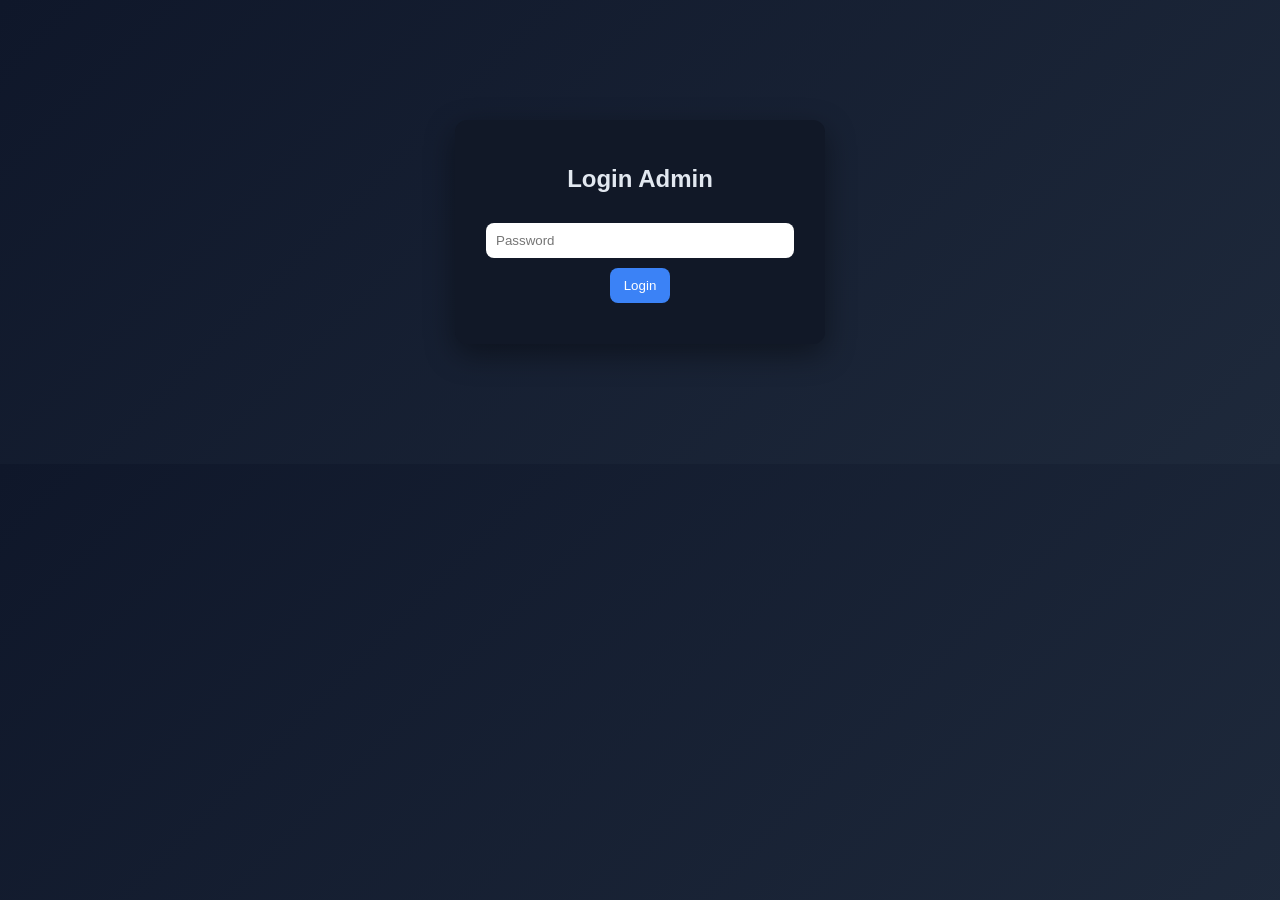
==== index.html @ fca1113b "fix merge conflict" ====
<!DOCTYPE html>
<html>

<head>
    <title>Dashboard Ormawa</title>

   <style>
body {
    margin: 0;
    font-family: 'Segoe UI', sans-serif;
    background: linear-gradient(135deg, #0f172a, #1e293b);
    color: #e2e8f0;
}

/* LOGIN */
#loginBox {
    max-width: 320px;
    margin: 120px auto;
    text-align: center;
    background: #111827;
    padding: 25px;
    border-radius: 12px;
    box-shadow: 0 10px 30px rgba(0,0,0,0.4);
}

input {
    width: 90%;
    padding: 10px;
    margin: 10px 0;
    border-radius: 8px;
    border: none;
}

/* BUTTON */
button {
    padding: 10px 14px;
    border: none;
    border-radius: 8px;
    cursor: pointer;
    background: #3b82f6;
    color: white;
    transition: 0.2s;
}

button:hover {
    background: #2563eb;
}

/* DASHBOARD */
.header {
    text-align: center;
    padding: 20px;
    font-size: 22px;
    font-weight: bold;
}

.container {
    max-width: 850px;
    margin: auto;
    padding: 20px;
}

.card {
    background: #111827;
    padding: 15px;
    border-radius: 12px;
    margin-bottom: 15px;
    box-shadow: 0 8px 20px rgba(0,0,0,0.3);
}

.row {
    display: flex;
    gap: 10px;
}

ul {
    list-style: none;
    padding: 0;
}

li {
    background: #1f2937;
    margin-top: 10px;
    padding: 10px;
    border-radius: 8px;
    display: flex;
    justify-content: space-between;
}

#error {
    color: #f87171;
}
</style>
</head>

<body>

<!-- 🔐 LOGIN -->
<div id="loginBox">
    <h2>Login Admin</h2>

    <input type="password" id="password" placeholder="Password">

    <button onclick="login()">Login</button>

    <p id="error"></p>
</div>

<!-- 📊 DASHBOARD -->
<div id="app" style="display:none;">

    <div class="header">
        📊 Dashboard Ormawa
    </div>

    <div class="container">

        <div class="card">
            <h3>Total Anggota: <span id="total">0</span></h3>
        </div>

        <div class="card">
            <div class="row">
                <input type="text" id="nama" placeholder="Tambah anggota...">
                <button onclick="tambah()">Tambah</button>
            </div>
        </div>

        <div class="card">
            <ul id="list"></ul>
        </div>

        <button onclick="logout()" style="background:red;">Logout</button>

    </div>
</div>

<script>

function login() {
    let pass = document.getElementById("password").value;
    let errorBox = document.getElementById("error");

    if (pass === "1234") {
        document.getElementById("loginBox").style.display = "none";
        document.getElementById("app").style.display = "block";

        localStorage.setItem("login", "true");
        errorBox.innerText = "";
    } else {
        errorBox.innerText = "Password salah bro";
    }
}

function logout() {
    document.getElementById("loginBox").style.display = "block";
    document.getElementById("app").style.display = "none";
    localStorage.removeItem("login");
}

function getData() {
    return JSON.parse(localStorage.getItem("anggota")) || [];
}

function saveData(data) {
    localStorage.setItem("anggota", JSON.stringify(data));
}

function loadData() {
    let data = getData();
    let list = document.getElementById("list");

    list.innerHTML = "";

    data.forEach((nama, index) => {
        let li = document.createElement("li");
        li.textContent = (index + 1) + ". " + nama;

        let btn = document.createElement("button");
        btn.textContent = "Hapus";
        btn.onclick = function () {
            hapus(index);
        };

        li.appendChild(btn);
        list.appendChild(li);
    });

    document.getElementById("total").innerText = data.length;
}

function tambah() {
    let nama = document.getElementById("nama").value;

    if (nama === "") return;

    let data = getData();
    data.push(nama);

    saveData(data);
    document.getElementById("nama").value = "";
    loadData();
}

function hapus(index) {
    let data = getData();
    data.splice(index, 1);

    saveData(data);
    loadData();
}

window.onload = function () {
    if (localStorage.getItem("login") === "true") {
        document.getElementById("loginBox").style.display = "none";
        document.getElementById("app").style.display = "block";
    }

    loadData();
};

</script>

</body>
</html>
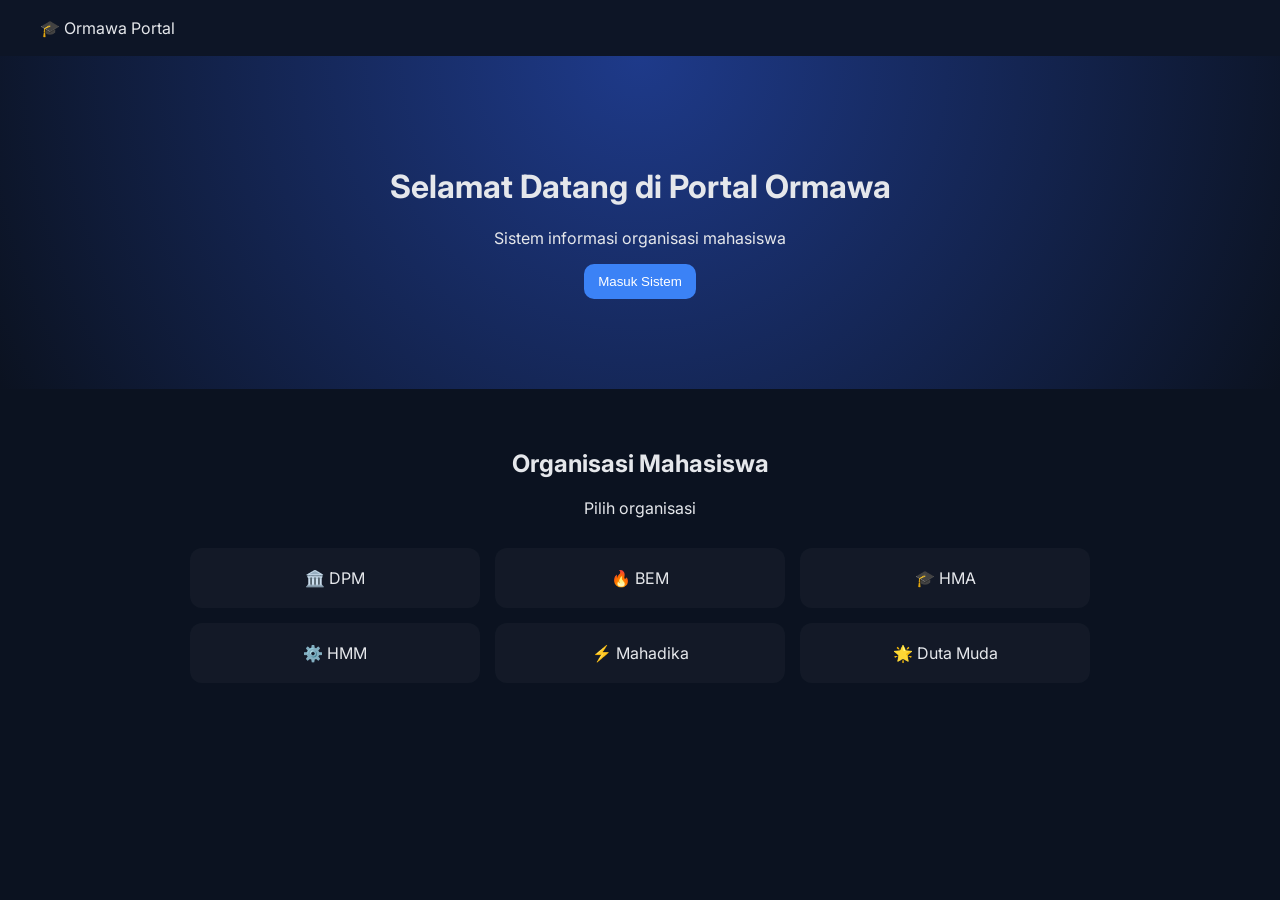
==== commit 9e34c08a: "feat: final boss SIAKAD UI upgrade (sidebar, toast, animations, dashboard system)" ====
--- a/index.html
+++ b/index.html
@@ -1,225 +1,96 @@
 <!DOCTYPE html>
 <html>
-
 <head>
-    <title>Dashboard Ormawa</title>
-
-   <style>
-body {
-    margin: 0;
-    font-family: 'Segoe UI', sans-serif;
-    background: linear-gradient(135deg, #0f172a, #1e293b);
-    color: #e2e8f0;
-}
-
-/* LOGIN */
-#loginBox {
-    max-width: 320px;
-    margin: 120px auto;
-    text-align: center;
-    background: #111827;
-    padding: 25px;
-    border-radius: 12px;
-    box-shadow: 0 10px 30px rgba(0,0,0,0.4);
-}
-
-input {
-    width: 90%;
-    padding: 10px;
-    margin: 10px 0;
-    border-radius: 8px;
-    border: none;
-}
-
-/* BUTTON */
-button {
-    padding: 10px 14px;
-    border: none;
-    border-radius: 8px;
-    cursor: pointer;
-    background: #3b82f6;
-    color: white;
-    transition: 0.2s;
-}
-
-button:hover {
-    background: #2563eb;
-}
-
-/* DASHBOARD */
-.header {
-    text-align: center;
-    padding: 20px;
-    font-size: 22px;
-    font-weight: bold;
-}
-
-.container {
-    max-width: 850px;
-    margin: auto;
-    padding: 20px;
-}
-
-.card {
-    background: #111827;
-    padding: 15px;
-    border-radius: 12px;
-    margin-bottom: 15px;
-    box-shadow: 0 8px 20px rgba(0,0,0,0.3);
-}
-
-.row {
-    display: flex;
-    gap: 10px;
-}
-
-ul {
-    list-style: none;
-    padding: 0;
-}
-
-li {
-    background: #1f2937;
-    margin-top: 10px;
-    padding: 10px;
-    border-radius: 8px;
-    display: flex;
-    justify-content: space-between;
-}
-
-#error {
-    color: #f87171;
-}
-</style>
+    <title>Ormawa Portal</title>
+    <link rel="stylesheet" href="style.css">
 </head>
 
 <body>
 
-<!-- 🔐 LOGIN -->
-<div id="loginBox">
+<!-- ================= LANDING ================= -->
+<div id="landing">
+
+    <div class="navbar">
+        <div class="logo">🎓 Ormawa Portal</div>
+    </div>
+
+    <div class="hero">
+        <h1>Selamat Datang di Portal Ormawa</h1>
+        <p>Sistem informasi organisasi mahasiswa</p>
+        <button onclick="masukLogin()">Masuk Sistem</button>
+    </div>
+
+    <div class="section-title">
+        <h2>Organisasi Mahasiswa</h2>
+        <p>Pilih organisasi</p>
+    </div>
+
+    <div class="ormawa-grid">
+        <div class="ormawa-card">🏛️ DPM</div>
+        <div class="ormawa-card">🔥 BEM</div>
+        <div class="ormawa-card">🎓 HMA</div>
+        <div class="ormawa-card">⚙️ HMM</div>
+        <div class="ormawa-card">⚡ Mahadika</div>
+        <div class="ormawa-card">🌟 Duta Muda</div>
+    </div>
+
+</div>
+
+<!-- ================= LOGIN ================= -->
+<div id="loginBox" style="display:none;">
     <h2>Login Admin</h2>
-
     <input type="password" id="password" placeholder="Password">
-
     <button onclick="login()">Login</button>
-
     <p id="error"></p>
 </div>
 
-<!-- 📊 DASHBOARD -->
+<!-- ================= DASHBOARD ================= -->
 <div id="app" style="display:none;">
 
-    <div class="header">
-        📊 Dashboard Ormawa
+    <!-- SIDEBAR -->
+    <div class="sidebar">
+        <h2>🎓 Admin</h2>
+
+        <a class="menu active" onclick="showSection('home', event)">📊 Dashboard</a>
+        <a class="menu" onclick="showSection('anggota', event)">👥 Anggota</a>
+        <a class="menu" onclick="showSection('ormawa', event)">🏛️ Ormawa</a>
+        <a onclick="logout()">🚪 Logout</a>
     </div>
 
-    <div class="container">
+    <!-- MAIN -->
+    <div class="main">
 
-        <div class="card">
-            <h3>Total Anggota: <span id="total">0</span></h3>
+        <div id="home" class="section">
+            <div class="card">
+                <h3>Total Anggota: <span id="total">0</span></h3>
+            </div>
         </div>
 
-        <div class="card">
-            <div class="row">
+        <div id="anggota" class="section" style="display:none;">
+            <div class="card">
                 <input type="text" id="nama" placeholder="Tambah anggota...">
                 <button onclick="tambah()">Tambah</button>
             </div>
+
+            <div class="card">
+                <ul id="list"></ul>
+            </div>
         </div>
 
-        <div class="card">
-            <ul id="list"></ul>
+        <div id="ormawa" class="section" style="display:none;">
+            <div class="grid">
+                <div class="card">DPM</div>
+                <div class="card">BEM</div>
+                <div class="card">HMA</div>
+                <div class="card">HMM</div>
+                <div class="card">Mahadika</div>
+                <div class="card">Duta Muda</div>
+            </div>
         </div>
-
-        <button onclick="logout()" style="background:red;">Logout</button>
 
     </div>
 </div>
 
-<script>
-
-function login() {
-    let pass = document.getElementById("password").value;
-    let errorBox = document.getElementById("error");
-
-    if (pass === "1234") {
-        document.getElementById("loginBox").style.display = "none";
-        document.getElementById("app").style.display = "block";
-
-        localStorage.setItem("login", "true");
-        errorBox.innerText = "";
-    } else {
-        errorBox.innerText = "Password salah bro";
-    }
-}
-
-function logout() {
-    document.getElementById("loginBox").style.display = "block";
-    document.getElementById("app").style.display = "none";
-    localStorage.removeItem("login");
-}
-
-function getData() {
-    return JSON.parse(localStorage.getItem("anggota")) || [];
-}
-
-function saveData(data) {
-    localStorage.setItem("anggota", JSON.stringify(data));
-}
-
-function loadData() {
-    let data = getData();
-    let list = document.getElementById("list");
-
-    list.innerHTML = "";
-
-    data.forEach((nama, index) => {
-        let li = document.createElement("li");
-        li.textContent = (index + 1) + ". " + nama;
-
-        let btn = document.createElement("button");
-        btn.textContent = "Hapus";
-        btn.onclick = function () {
-            hapus(index);
-        };
-
-        li.appendChild(btn);
-        list.appendChild(li);
-    });
-
-    document.getElementById("total").innerText = data.length;
-}
-
-function tambah() {
-    let nama = document.getElementById("nama").value;
-
-    if (nama === "") return;
-
-    let data = getData();
-    data.push(nama);
-
-    saveData(data);
-    document.getElementById("nama").value = "";
-    loadData();
-}
-
-function hapus(index) {
-    let data = getData();
-    data.splice(index, 1);
-
-    saveData(data);
-    loadData();
-}
-
-window.onload = function () {
-    if (localStorage.getItem("login") === "true") {
-        document.getElementById("loginBox").style.display = "none";
-        document.getElementById("app").style.display = "block";
-    }
-
-    loadData();
-};
-
-</script>
-
+<script src="script.js"></script>
 </body>
 </html>
--- a/style.css
+++ b/style.css
@@ -0,0 +1,154 @@
+@import url('https://fonts.googleapis.com/css2?family=Inter:wght@400;600;700&display=swap');
+
+body {
+    margin: 0;
+    font-family: 'Inter', sans-serif;
+    background: #0b1220;
+    color: #e5e7eb;
+    overflow-x: hidden;
+}
+
+/* ================= LANDING ================= */
+.navbar {
+    display: flex;
+    justify-content: space-between;
+    padding: 18px 40px;
+    background: rgba(15, 23, 42, 0.7);
+    backdrop-filter: blur(10px);
+}
+
+.hero {
+    text-align: center;
+    padding: 90px 20px;
+    background: radial-gradient(circle at top, #1e3a8a, #0b1220);
+}
+
+.section-title {
+    text-align: center;
+    margin-top: 60px;
+    width: 100%;
+}
+
+/* ORMAWA */
+.ormawa-grid {
+    display: grid;
+    grid-template-columns: repeat(3, 1fr);
+    gap: 15px;
+    max-width: 900px;
+    margin: 30px auto;
+}
+
+.ormawa-card {
+    padding: 20px;
+    background: rgba(255,255,255,0.03);
+    border-radius: 12px;
+    text-align: center;
+    transition: 0.3s;
+}
+
+.ormawa-card:hover {
+    transform: translateY(-6px);
+    border: 1px solid #3b82f6;
+}
+
+/* ================= LOGIN ================= */
+#loginBox {
+    max-width: 320px;
+    margin: 120px auto;
+    text-align: center;
+    background: rgba(255,255,255,0.03);
+    padding: 25px;
+    border-radius: 12px;
+}
+
+input {
+    width: 90%;
+    padding: 12px;
+    margin: 10px 0;
+    border-radius: 10px;
+    border: none;
+    background: #0f172a;
+    color: white;
+}
+
+/* BUTTON */
+button {
+    padding: 10px 14px;
+    border-radius: 10px;
+    border: none;
+    background: #3b82f6;
+    color: white;
+    cursor: pointer;
+    transition: 0.3s;
+}
+
+button:hover {
+    transform: translateY(-2px);
+}
+
+/* ================= DASHBOARD ================= */
+#app {
+    display: flex;
+}
+
+/* SIDEBAR */
+.sidebar {
+    width: 240px;
+    height: 100vh;
+    position: fixed;
+    background: rgba(15, 23, 42, 0.8);
+    padding: 20px;
+}
+
+.menu {
+    display: block;
+    padding: 10px;
+    margin: 6px 0;
+    border-radius: 8px;
+    cursor: pointer;
+}
+
+.menu:hover {
+    background: #1e3a8a;
+}
+
+.menu.active {
+    background: #3b82f6;
+}
+
+/* MAIN */
+.main {
+    margin-left: 260px;
+    padding: 25px;
+    width: 100%;
+}
+
+/* CARD */
+.card {
+    background: rgba(255,255,255,0.03);
+    padding: 18px;
+    margin: 12px 0;
+    border-radius: 14px;
+}
+
+/* GRID */
+.grid {
+    display: grid;
+    grid-template-columns: repeat(3, 1fr);
+    gap: 15px;
+}
+
+/* LIST */
+ul {
+    list-style: none;
+    padding: 0;
+}
+
+li {
+    display: flex;
+    justify-content: space-between;
+    padding: 10px;
+    background: #1f2937;
+    margin-top: 6px;
+    border-radius: 10px;
+}
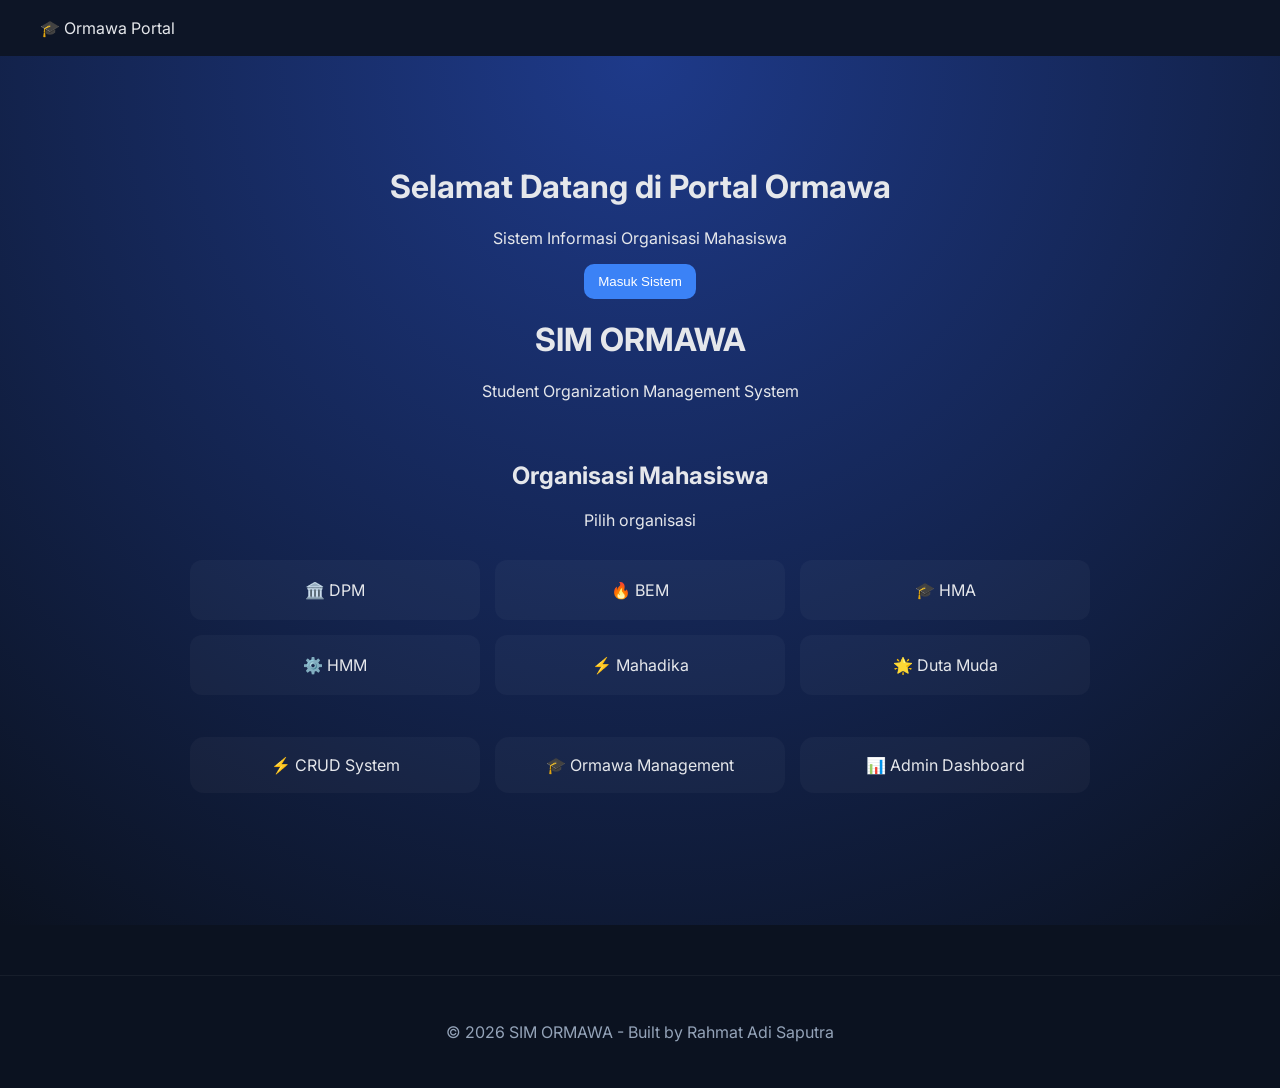
==== commit b478a749: "Update UI SIM ORMAWA" ====
--- a/index.html
+++ b/index.html
@@ -1,7 +1,7 @@
 <!DOCTYPE html>
 <html>
 <head>
-    <title>Ormawa Portal</title>
+    <title>SIM ORMAWA | Student Organization Management System</title>
     <link rel="stylesheet" href="style.css">
 </head>
 
@@ -16,38 +16,57 @@
 
     <div class="hero">
         <h1>Selamat Datang di Portal Ormawa</h1>
-        <p>Sistem informasi organisasi mahasiswa</p>
-        <button onclick="masukLogin()">Masuk Sistem</button>
-    </div>
+        <p>Sistem Informasi Organisasi Mahasiswa</p>
 
-    <div class="section-title">
-        <h2>Organisasi Mahasiswa</h2>
-        <p>Pilih organisasi</p>
-    </div>
+        <button onclick="masukLogin()">
+            Masuk Sistem
+        </button>
 
-    <div class="ormawa-grid">
-        <div class="ormawa-card">🏛️ DPM</div>
-        <div class="ormawa-card">🔥 BEM</div>
-        <div class="ormawa-card">🎓 HMA</div>
-        <div class="ormawa-card">⚙️ HMM</div>
-        <div class="ormawa-card">⚡ Mahadika</div>
-        <div class="ormawa-card">🌟 Duta Muda</div>
-    </div>
+        <div class="brand">
+            <h1>SIM ORMAWA</h1>
+            <p>Student Organization Management System</p>
+        </div>
 
-</div>
+        <div class="section-title">
+            <h2>Organisasi Mahasiswa</h2>
+            <p>Pilih organisasi</p>
+        </div>
+
+        <div class="ormawa-grid">
+            <div class="ormawa-card">🏛️ DPM</div>
+            <div class="ormawa-card">🔥 BEM</div>
+            <div class="ormawa-card">🎓 HMA</div>
+            <div class="ormawa-card">⚙️ HMM</div>
+            <div class="ormawa-card">⚡ Mahadika</div>
+            <div class="ormawa-card">🌟 Duta Muda</div>
+        </div>
+
+        <div class="highlight">
+            <div class="card">⚡ CRUD System</div>
+            <div class="card">🎓 Ormawa Management</div>
+            <div class="card">📊 Admin Dashboard</div>
+        </div>
+
+    </div> <!-- hero -->
+
+</div> <!-- landing -->
 
 <!-- ================= LOGIN ================= -->
 <div id="loginBox" style="display:none;">
     <h2>Login Admin</h2>
+
     <input type="password" id="password" placeholder="Password">
-    <button onclick="login()">Login</button>
+
+    <button onclick="login()">
+        Login
+    </button>
+
     <p id="error"></p>
 </div>
 
 <!-- ================= DASHBOARD ================= -->
 <div id="app" style="display:none;">
 
-    <!-- SIDEBAR -->
     <div class="sidebar">
         <h2>🎓 Admin</h2>
 
@@ -57,7 +76,6 @@
         <a onclick="logout()">🚪 Logout</a>
     </div>
 
-    <!-- MAIN -->
     <div class="main">
 
         <div id="home" class="section">
@@ -89,8 +107,16 @@
         </div>
 
     </div>
+
 </div>
 
+<div id="toast" class="toast"></div>
+
+<footer class="footer">
+    <p>© 2026 SIM ORMAWA - Built by Rahmat Adi Saputra</p>
+</footer>
+
 <script src="script.js"></script>
+
 </body>
 </html>
--- a/style.css
+++ b/style.css
@@ -151,4 +151,44 @@
     background: #1f2937;
     margin-top: 6px;
     border-radius: 10px;
+}
+.toast {
+    position: fixed;
+    top: 20px;
+    right: 20px;
+    background: #3b82f6;
+    color: white;
+    padding: 12px 16px;
+    border-radius: 10px;
+    opacity: 0;
+    transform: translateY(-10px);
+    transition: 0.3s;
+    z-index: 9999;
+}
+
+.toast.show {
+    opacity: 1;
+    transform: translateY(0);
+}
+.footer {
+    text-align: center;
+    padding: 30px;
+    color: #94a3b8;
+    margin-top: 50px;
+    border-top: 1px solid rgba(255,255,255,0.05);
+}
+.highlight {
+    display: grid;
+    grid-template-columns: repeat(3, 1fr);
+    gap: 15px;
+    max-width: 900px;
+    margin: 30px auto;
+}
+.card:hover {
+    transform: translateY(-5px);
+    transition: 0.2s;
+}
+
+button:hover {
+    transform: scale(1.03);
 }
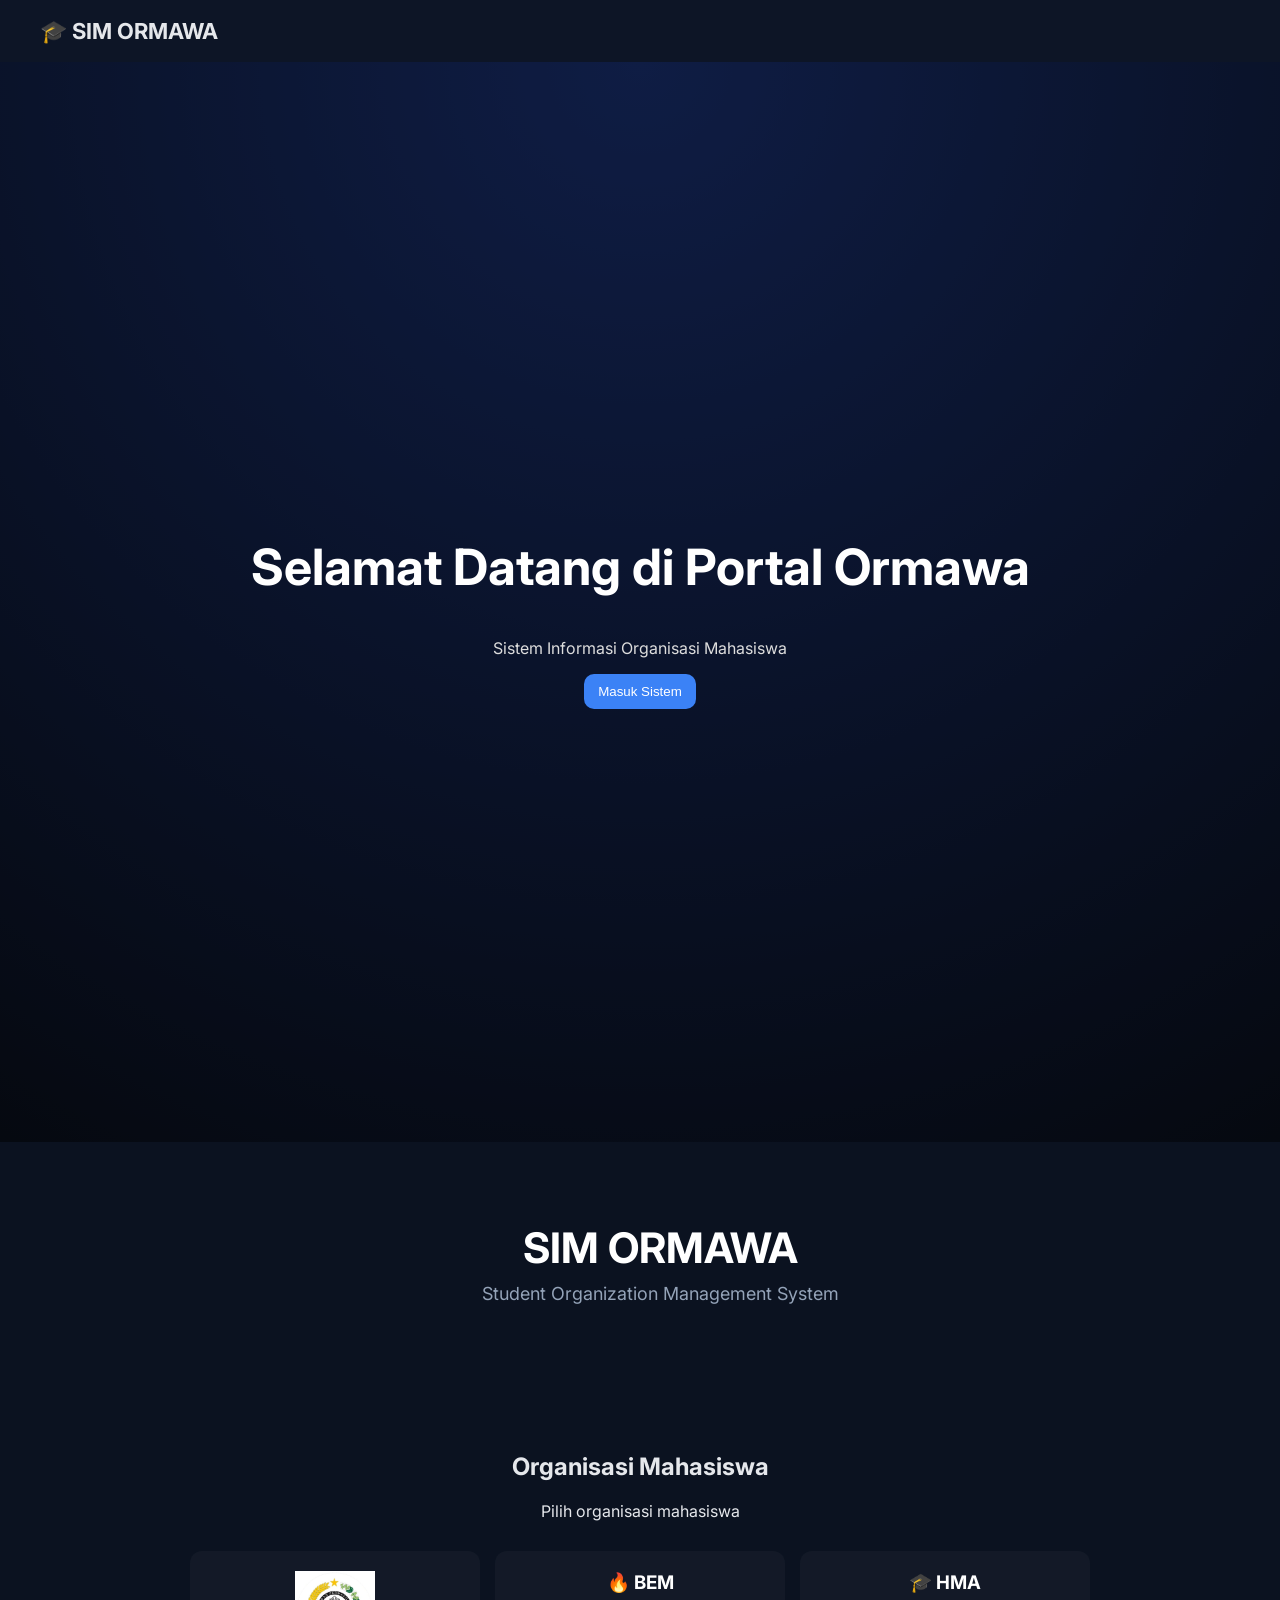
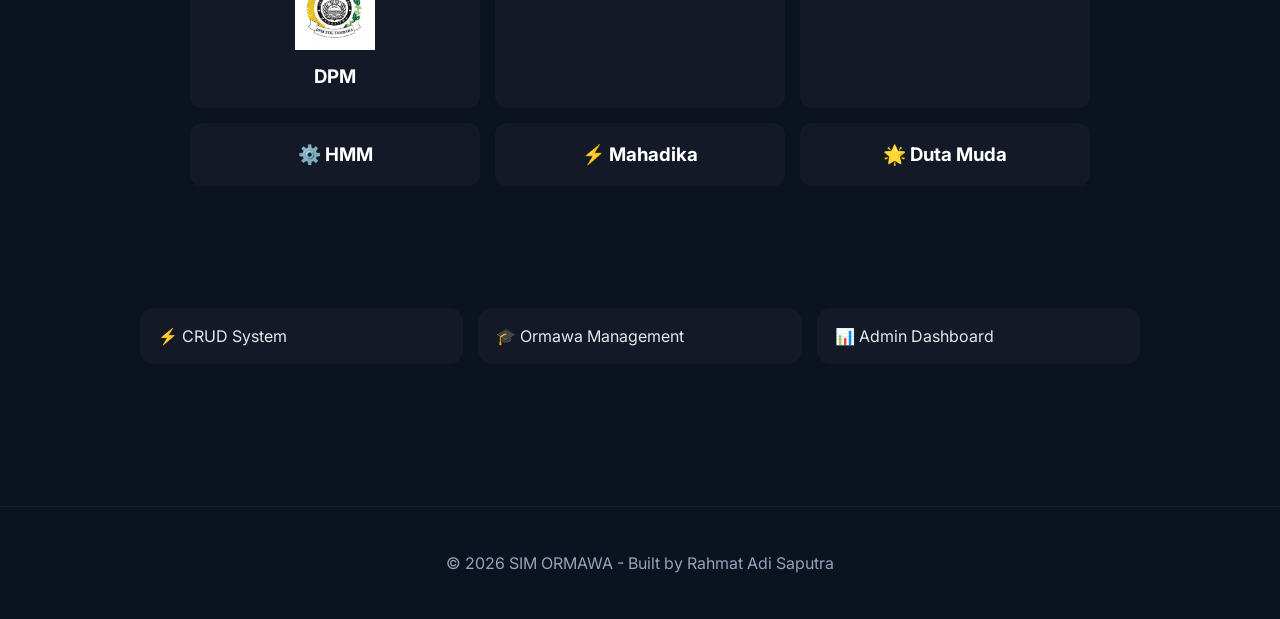
==== commit 3b26d07f: "fix landing page layout" ====
--- a/index.html
+++ b/index.html
@@ -6,50 +6,98 @@
 </head>
 
 <body>
-
 <!-- ================= LANDING ================= -->
 <div id="landing">
 
+    <!-- NAVBAR -->
     <div class="navbar">
-        <div class="logo">🎓 Ormawa Portal</div>
+        <div class="logo">🎓 SIM ORMAWA</div>
     </div>
 
-    <div class="hero">
-        <h1>Selamat Datang di Portal Ormawa</h1>
-        <p>Sistem Informasi Organisasi Mahasiswa</p>
+    <!-- HERO -->
+    <section class="hero">
 
-        <button onclick="masukLogin()">
-            Masuk Sistem
-        </button>
+        <video autoplay muted loop playsinline class="hero-video">
+            <source src="assets/campus.mp4" type="video/mp4">
+        </video>
 
-        <div class="brand">
-            <h1>SIM ORMAWA</h1>
-            <p>Student Organization Management System</p>
+        <div class="hero-overlay"></div>
+
+        <div class="hero-content">
+            <h1>Selamat Datang di Portal Ormawa</h1>
+            <p>Sistem Informasi Organisasi Mahasiswa</p>
+
+            <button onclick="masukLogin()">
+                Masuk Sistem
+            </button>
         </div>
+
+    </section>
+
+    <!-- BRAND -->
+    <section class="brand">
+        <h1>SIM ORMAWA</h1>
+        <p>Student Organization Management System</p>
+    </section>
+
+    <!-- ORMAWA -->
+    <section class="ormawa-section">
 
         <div class="section-title">
             <h2>Organisasi Mahasiswa</h2>
-            <p>Pilih organisasi</p>
+            <p>Pilih organisasi mahasiswa</p>
         </div>
 
         <div class="ormawa-grid">
-            <div class="ormawa-card">🏛️ DPM</div>
-            <div class="ormawa-card">🔥 BEM</div>
-            <div class="ormawa-card">🎓 HMA</div>
-            <div class="ormawa-card">⚙️ HMM</div>
-            <div class="ormawa-card">⚡ Mahadika</div>
-            <div class="ormawa-card">🌟 Duta Muda</div>
+
+            <div class="ormawa-card">
+                <img src="assets/dpm.jpeg" alt="Logo DPM">
+                <h3>DPM</h3>
+            </div>
+
+            <div class="ormawa-card">
+                <h3>🔥 BEM</h3>
+            </div>
+
+            <div class="ormawa-card">
+                <h3>🎓 HMA</h3>
+            </div>
+
+            <div class="ormawa-card">
+                <h3>⚙️ HMM</h3>
+            </div>
+
+            <div class="ormawa-card">
+                <h3>⚡ Mahadika</h3>
+            </div>
+
+            <div class="ormawa-card">
+                <h3>🌟 Duta Muda</h3>
+            </div>
+
         </div>
 
-        <div class="highlight">
-            <div class="card">⚡ CRUD System</div>
-            <div class="card">🎓 Ormawa Management</div>
-            <div class="card">📊 Admin Dashboard</div>
+    </section>
+
+    <!-- FITUR -->
+    <section class="highlight">
+
+        <div class="card">
+            ⚡ CRUD System
         </div>
 
-    </div> <!-- hero -->
+        <div class="card">
+            🎓 Ormawa Management
+        </div>
 
-</div> <!-- landing -->
+        <div class="card">
+            📊 Admin Dashboard
+        </div>
+
+    </section>
+
+</div>
+<!-- ================= END LANDING ================= -->
 
 <!-- ================= LOGIN ================= -->
 <div id="loginBox" style="display:none;">
--- a/style.css
+++ b/style.css
@@ -191,4 +191,126 @@
 
 button:hover {
     transform: scale(1.03);
-}+}
+.ormawa-card img {
+    width: 80px;
+    height: 80px;
+    object-fit: contain;
+    margin-bottom: 10px;
+}
+
+.ormawa-card h3 {
+    margin: 0;
+    color: white;
+}
+.hero {
+    position: relative;
+    height: 100vh;
+    overflow: hidden;
+
+    display: flex;
+    justify-content: center;
+    align-items: center;
+    text-align: center;
+}
+
+.hero-video {
+    position: absolute;
+    top: 0;
+    left: 0;
+
+    width: 100%;
+    height: 100%;
+
+    object-fit: cover;
+    z-index: 1;
+}
+
+.hero-overlay {
+    position: absolute;
+    width: 100%;
+    height: 100%;
+
+    background: rgba(0,0,0,0.5);
+    z-index: 2;
+}
+
+.hero-content {
+    position: relative;
+    z-index: 3;
+}
+
+.hero-content h1 {
+    font-size: 50px;
+    color: white;
+}
+
+.hero-content p {
+    color: #ddd;
+}
+.hero-content {
+    animation: fadeUp 1s ease;
+}
+
+@keyframes fadeUp {
+    from {
+        opacity: 0;
+        transform: translateY(40px);
+    }
+    to {
+        opacity: 1;
+        transform: translateY(0);
+    }
+}
+.brand{
+    width: 100%;
+    text-align: center;
+    padding: 80px 20px 40px;
+}
+
+.brand h1{
+    font-size: 42px;
+    margin: 0;
+    color: white;
+}
+
+.brand p{
+    margin-top: 10px;
+    color: #94a3b8;
+    font-size: 18px;
+}
+
+.ormawa-section{
+    padding:30px 20px 80px;
+}
+
+.logo{
+    font-size:22px;
+    font-weight:700;
+}
+
+.highlight{
+    max-width:1000px;
+    margin:auto;
+    padding:0 20px 80px;
+}
+
+@media(max-width:768px){
+
+    .ormawa-grid{
+        grid-template-columns:1fr;
+    }
+
+    .highlight{
+        grid-template-columns:1fr;
+    }
+
+    .grid{
+        grid-template-columns:1fr;
+    }
+
+    .hero-content h1{
+        font-size:34px;
+    }
+
+}
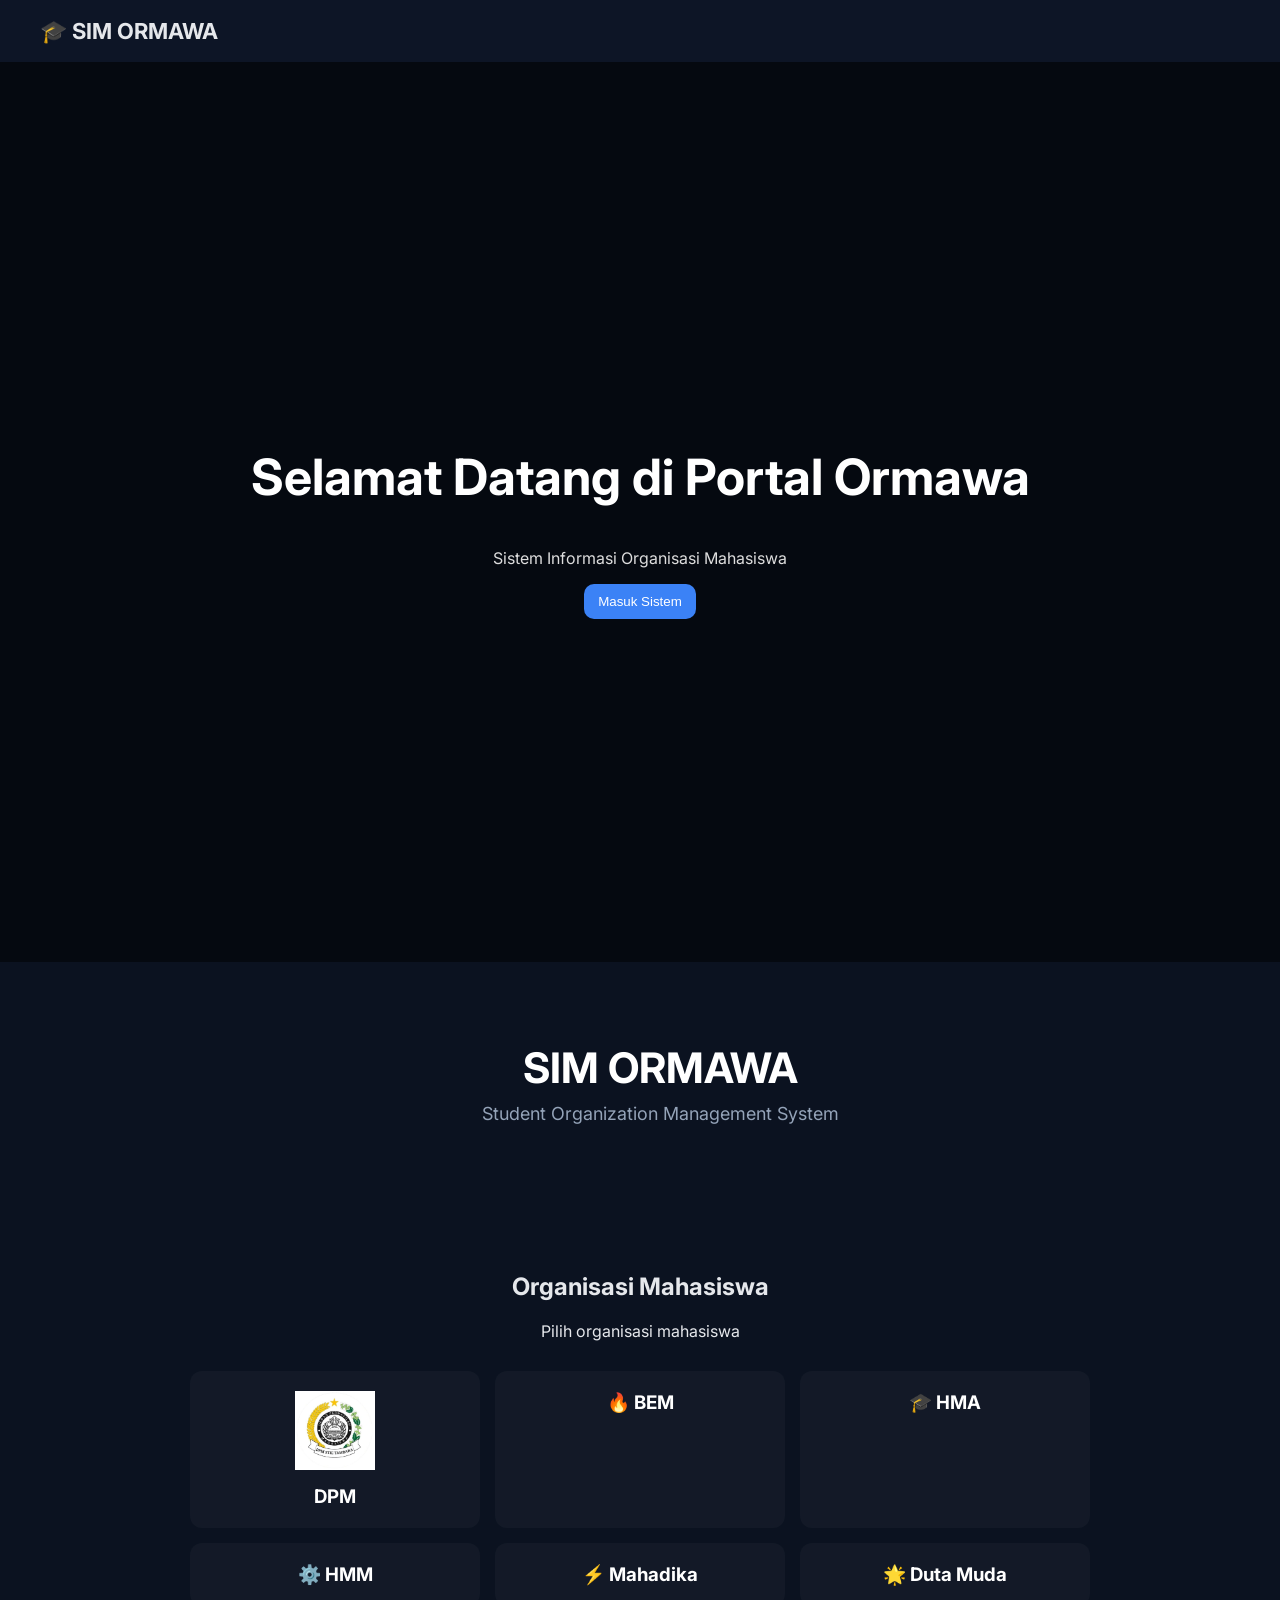
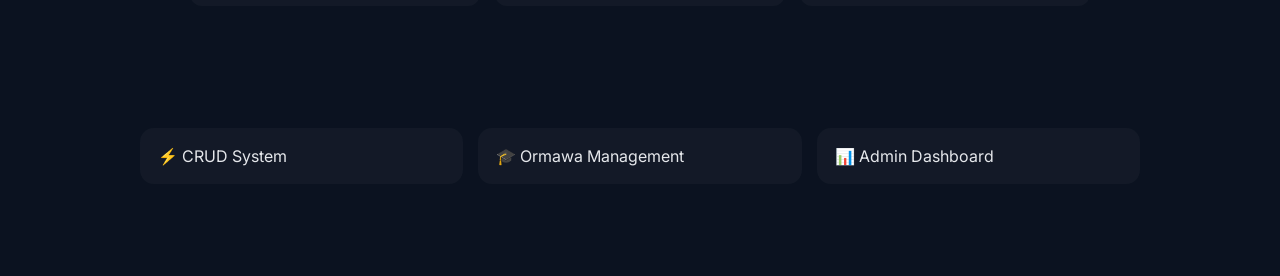
==== commit 95642889: "refactor: split pages + improve UI SIM ORMAWA" ====
--- a/index.html
+++ b/index.html
@@ -2,7 +2,7 @@
 <html>
 <head>
     <title>SIM ORMAWA | Student Organization Management System</title>
-    <link rel="stylesheet" href="style.css">
+   <link rel="stylesheet" href="assets/css/style.css">
 </head>
 
 <body>
@@ -27,8 +27,9 @@
             <h1>Selamat Datang di Portal Ormawa</h1>
             <p>Sistem Informasi Organisasi Mahasiswa</p>
 
-            <button onclick="masukLogin()">
-                Masuk Sistem
+           <a href="login.html">
+    <button>Masuk Sistem</button>
+</a>
             </button>
         </div>
 
@@ -51,7 +52,7 @@
         <div class="ormawa-grid">
 
             <div class="ormawa-card">
-                <img src="assets/dpm.jpeg" alt="Logo DPM">
+                <img src="assets/img/dpm.jpeg" alt="Logo DPM">
                 <h3>DPM</h3>
             </div>
 
@@ -98,73 +99,8 @@
 
 </div>
 <!-- ================= END LANDING ================= -->
-
-<!-- ================= LOGIN ================= -->
-<div id="loginBox" style="display:none;">
-    <h2>Login Admin</h2>
-
-    <input type="password" id="password" placeholder="Password">
-
-    <button onclick="login()">
-        Login
-    </button>
-
-    <p id="error"></p>
-</div>
-
-<!-- ================= DASHBOARD ================= -->
-<div id="app" style="display:none;">
-
-    <div class="sidebar">
-        <h2>🎓 Admin</h2>
-
-        <a class="menu active" onclick="showSection('home', event)">📊 Dashboard</a>
-        <a class="menu" onclick="showSection('anggota', event)">👥 Anggota</a>
-        <a class="menu" onclick="showSection('ormawa', event)">🏛️ Ormawa</a>
-        <a onclick="logout()">🚪 Logout</a>
-    </div>
-
-    <div class="main">
-
-        <div id="home" class="section">
-            <div class="card">
-                <h3>Total Anggota: <span id="total">0</span></h3>
-            </div>
-        </div>
-
-        <div id="anggota" class="section" style="display:none;">
-            <div class="card">
-                <input type="text" id="nama" placeholder="Tambah anggota...">
-                <button onclick="tambah()">Tambah</button>
-            </div>
-
-            <div class="card">
-                <ul id="list"></ul>
-            </div>
-        </div>
-
-        <div id="ormawa" class="section" style="display:none;">
-            <div class="grid">
-                <div class="card">DPM</div>
-                <div class="card">BEM</div>
-                <div class="card">HMA</div>
-                <div class="card">HMM</div>
-                <div class="card">Mahadika</div>
-                <div class="card">Duta Muda</div>
-            </div>
-        </div>
-
-    </div>
-
-</div>
-
-<div id="toast" class="toast"></div>
-
-<footer class="footer">
-    <p>© 2026 SIM ORMAWA - Built by Rahmat Adi Saputra</p>
-</footer>
-
-<script src="script.js"></script>
-
+ <a href="login.html">
+ </a>
+ <script src="assets/js/script.js"></script>
 </body>
 </html>
--- a/assets/css/style.css
+++ b/assets/css/style.css
@@ -0,0 +1,307 @@
+@import url('https://fonts.googleapis.com/css2?family=Inter:wght@400;600;700&display=swap');
+
+/* ================= BASE ================= */
+body {
+    margin: 0;
+    font-family: 'Inter', sans-serif;
+    background: #0b1220;
+    color: #e5e7eb;
+    overflow-x: hidden;
+}
+
+/* ================= NAVBAR ================= */
+.navbar {
+    display: flex;
+    justify-content: space-between;
+    padding: 18px 40px;
+    background: rgba(15, 23, 42, 0.7);
+    backdrop-filter: blur(10px);
+}
+
+/* ================= HERO ================= */
+.hero {
+    position: relative;
+    height: 100vh;
+    overflow: hidden;
+
+    display: flex;
+    justify-content: center;
+    align-items: center;
+    text-align: center;
+}
+
+.hero-video {
+    position: absolute;
+    top: 0;
+    left: 0;
+
+    width: 100%;
+    height: 100%;
+    object-fit: cover;
+
+    z-index: 1;
+}
+
+.hero-overlay {
+    position: absolute;
+    width: 100%;
+    height: 100%;
+    background: rgba(0,0,0,0.5);
+    z-index: 2;
+}
+
+.hero-content {
+    position: relative;
+    z-index: 3;
+    animation: fadeUp 1s ease;
+}
+
+.hero-content h1 {
+    font-size: 50px;
+    color: white;
+}
+
+.hero-content p {
+    color: #ddd;
+}
+
+/* ================= BRAND ================= */
+.brand {
+    width: 100%;
+    text-align: center;
+    padding: 80px 20px 40px;
+}
+
+.brand h1 {
+    font-size: 42px;
+    margin: 0;
+    color: white;
+}
+
+.brand p {
+    margin-top: 10px;
+    color: #94a3b8;
+    font-size: 18px;
+}
+
+/* ================= ORMAWA ================= */
+.ormawa-section {
+    padding: 30px 20px 80px;
+}
+
+.section-title {
+    text-align: center;
+    margin-top: 60px;
+    width: 100%;
+}
+
+.ormawa-grid {
+    display: grid;
+    grid-template-columns: repeat(3, 1fr);
+    gap: 15px;
+    max-width: 900px;
+    margin: 30px auto;
+}
+
+.ormawa-card {
+    padding: 20px;
+    background: rgba(255,255,255,0.03);
+    border-radius: 12px;
+    text-align: center;
+    transition: 0.3s;
+}
+
+.ormawa-card:hover {
+    transform: translateY(-6px);
+    border: 1px solid #3b82f6;
+}
+
+.ormawa-card img {
+    width: 80px;
+    height: 80px;
+    object-fit: contain;
+    margin-bottom: 10px;
+}
+
+.ormawa-card h3 {
+    margin: 0;
+    color: white;
+}
+
+/* ================= LOGIN ================= */
+#loginBox {
+    max-width: 320px;
+    margin: 120px auto;
+    text-align: center;
+    background: rgba(255,255,255,0.03);
+    padding: 25px;
+    border-radius: 12px;
+}
+
+input {
+    width: 90%;
+    padding: 12px;
+    margin: 10px 0;
+    border-radius: 10px;
+    border: none;
+    background: #0f172a;
+    color: white;
+}
+
+/* ================= BUTTON ================= */
+button {
+    padding: 10px 14px;
+    border-radius: 10px;
+    border: none;
+    background: #3b82f6;
+    color: white;
+    cursor: pointer;
+    transition: 0.2s ease;
+}
+
+button:hover {
+    transform: translateY(-2px) scale(1.03);
+}
+
+/* ================= DASHBOARD ================= */
+#app {
+    display: flex;
+}
+
+/* SIDEBAR */
+.sidebar {
+    width: 240px;
+    height: 100vh;
+    position: fixed;
+    background: rgba(15, 23, 42, 0.8);
+    padding: 20px;
+}
+
+.menu {
+    display: block;
+    padding: 10px;
+    margin: 6px 0;
+    border-radius: 8px;
+    cursor: pointer;
+}
+
+.menu:hover {
+    background: #1e3a8a;
+}
+
+.menu.active {
+    background: #3b82f6;
+}
+
+/* MAIN */
+.main {
+    margin-left: 260px;
+    padding: 25px;
+    width: 100%;
+}
+
+/* CARD */
+.card {
+    background: rgba(255,255,255,0.03);
+    padding: 18px;
+    margin: 12px 0;
+    border-radius: 14px;
+    transition: 0.2s ease;
+}
+
+.card:hover {
+    transform: translateY(-5px);
+}
+
+/* GRID */
+.grid {
+    display: grid;
+    grid-template-columns: repeat(3, 1fr);
+    gap: 15px;
+}
+
+/* LIST */
+ul {
+    list-style: none;
+    padding: 0;
+}
+
+li {
+    display: flex;
+    justify-content: space-between;
+    padding: 10px;
+    background: #1f2937;
+    margin-top: 6px;
+    border-radius: 10px;
+}
+
+/* TOAST */
+.toast {
+    position: fixed;
+    top: 20px;
+    right: 20px;
+    background: #3b82f6;
+    color: white;
+    padding: 12px 16px;
+    border-radius: 10px;
+    opacity: 0;
+    transform: translateY(-10px);
+    transition: 0.3s;
+    z-index: 9999;
+}
+
+.toast.show {
+    opacity: 1;
+    transform: translateY(0);
+}
+
+/* FOOTER */
+.footer {
+    text-align: center;
+    padding: 30px;
+    color: #94a3b8;
+    margin-top: 50px;
+    border-top: 1px solid rgba(255,255,255,0.05);
+}
+
+/* HIGHLIGHT */
+.highlight {
+    display: grid;
+    grid-template-columns: repeat(3, 1fr);
+    gap: 15px;
+    max-width: 1000px;
+    margin: auto;
+    padding: 0 20px 80px;
+}
+
+/* ANIMATION */
+@keyframes fadeUp {
+    from {
+        opacity: 0;
+        transform: translateY(40px);
+    }
+    to {
+        opacity: 1;
+        transform: translateY(0);
+    }
+}
+
+/* LOGO */
+.logo {
+    font-size: 22px;
+    font-weight: 700;
+}
+
+/* ================= RESPONSIVE ================= */
+@media (max-width: 768px) {
+
+    .ormawa-grid,
+    .highlight,
+    .grid {
+        grid-template-columns: 1fr;
+    }
+
+    .hero-content h1 {
+        font-size: 34px;
+    }
+}
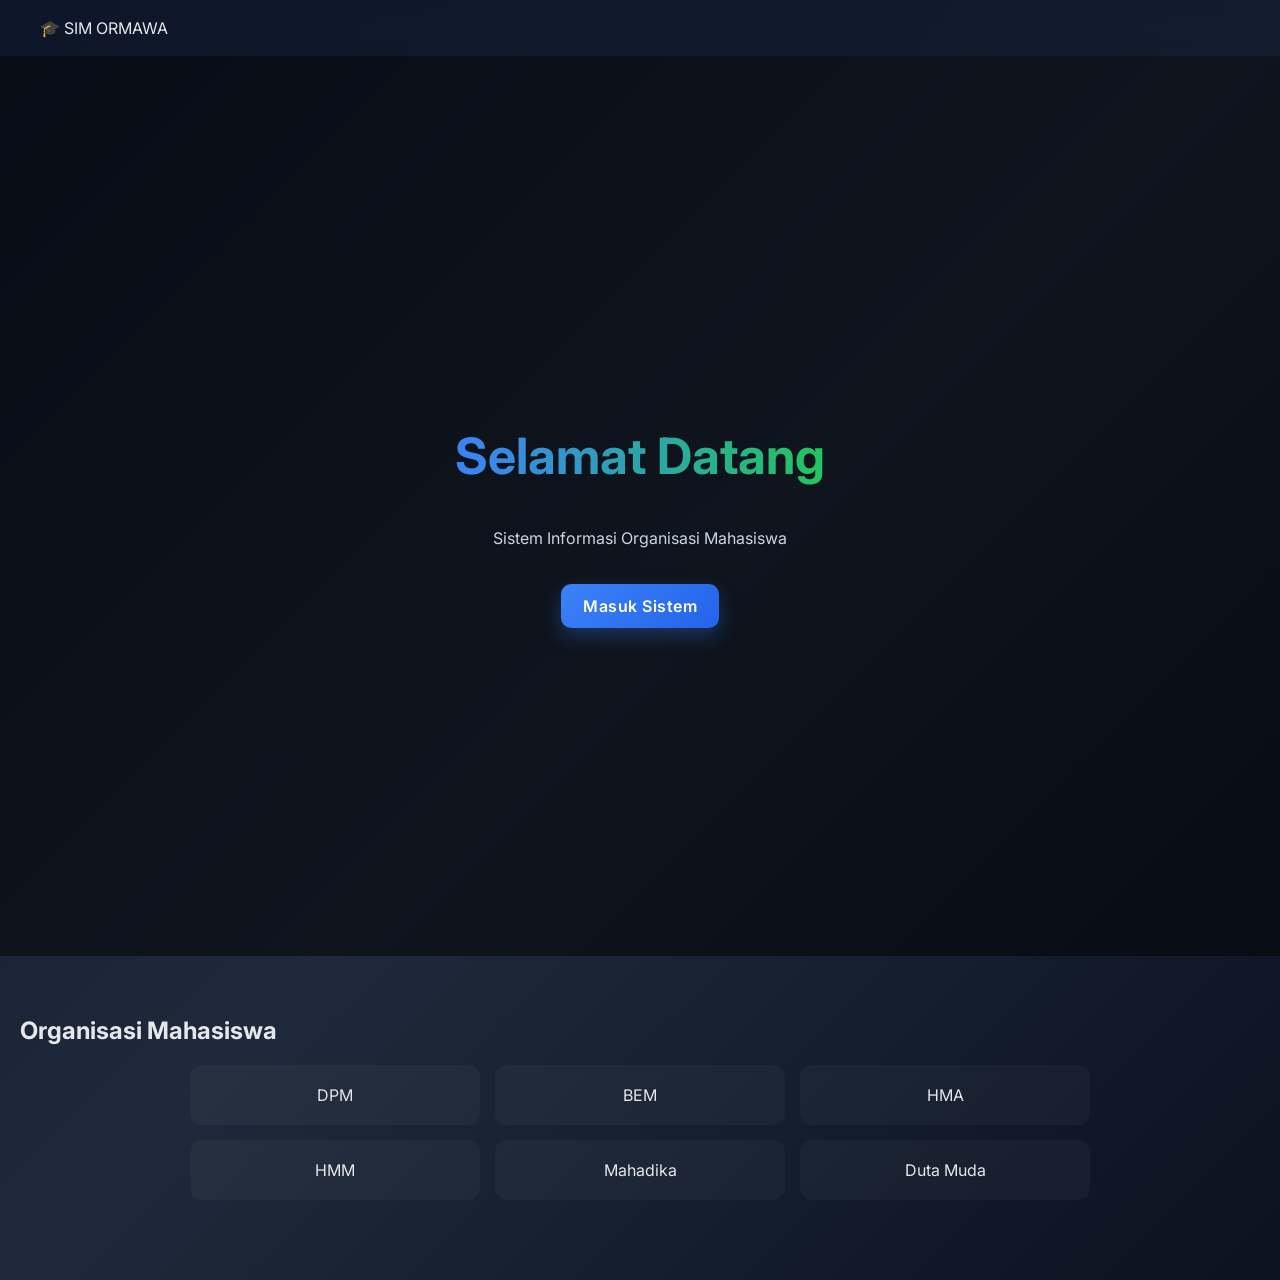
==== commit eae0abf5: "refactor: upgrade SIM ORMAWA system for presentation readiness" ====
--- a/index.html
+++ b/index.html
@@ -1,20 +1,18 @@
 <!DOCTYPE html>
 <html>
 <head>
-    <title>SIM ORMAWA | Student Organization Management System</title>
-   <link rel="stylesheet" href="assets/css/style.css">
+    <title>SIM ORMAWA Sistem Informasi Ormawa</title>
+    <link rel="stylesheet" href="assets/css/style.css">
 </head>
 
 <body>
-<!-- ================= LANDING ================= -->
+
 <div id="landing">
 
-    <!-- NAVBAR -->
     <div class="navbar">
         <div class="logo">🎓 SIM ORMAWA</div>
     </div>
 
-    <!-- HERO -->
     <section class="hero">
 
         <video autoplay muted loop playsinline class="hero-video">
@@ -24,83 +22,28 @@
         <div class="hero-overlay"></div>
 
         <div class="hero-content">
-            <h1>Selamat Datang di Portal Ormawa</h1>
+            <h1>Selamat Datang</h1>
             <p>Sistem Informasi Organisasi Mahasiswa</p>
 
-           <a href="login.html">
-    <button>Masuk Sistem</button>
-</a>
-            </button>
+            <a href="login.html" class="btn">Masuk Sistem</a>
         </div>
 
     </section>
 
-    <!-- BRAND -->
-    <section class="brand">
-        <h1>SIM ORMAWA</h1>
-        <p>Student Organization Management System</p>
-    </section>
-
-    <!-- ORMAWA -->
     <section class="ormawa-section">
-
-        <div class="section-title">
-            <h2>Organisasi Mahasiswa</h2>
-            <p>Pilih organisasi mahasiswa</p>
-        </div>
+        <h2>Organisasi Mahasiswa</h2>
 
         <div class="ormawa-grid">
-
-            <div class="ormawa-card">
-                <img src="assets/img/dpm.jpeg" alt="Logo DPM">
-                <h3>DPM</h3>
-            </div>
-
-            <div class="ormawa-card">
-                <h3>🔥 BEM</h3>
-            </div>
-
-            <div class="ormawa-card">
-                <h3>🎓 HMA</h3>
-            </div>
-
-            <div class="ormawa-card">
-                <h3>⚙️ HMM</h3>
-            </div>
-
-            <div class="ormawa-card">
-                <h3>⚡ Mahadika</h3>
-            </div>
-
-            <div class="ormawa-card">
-                <h3>🌟 Duta Muda</h3>
-            </div>
-
+            <div class="ormawa-card">DPM</div>
+            <div class="ormawa-card">BEM</div>
+            <div class="ormawa-card">HMA</div>
+            <div class="ormawa-card">HMM</div>
+            <div class="ormawa-card">Mahadika</div>
+            <div class="ormawa-card">Duta Muda</div>
         </div>
-
-    </section>
-
-    <!-- FITUR -->
-    <section class="highlight">
-
-        <div class="card">
-            ⚡ CRUD System
-        </div>
-
-        <div class="card">
-            🎓 Ormawa Management
-        </div>
-
-        <div class="card">
-            📊 Admin Dashboard
-        </div>
-
     </section>
 
 </div>
-<!-- ================= END LANDING ================= -->
- <a href="login.html">
- </a>
- <script src="assets/js/script.js"></script>
+
 </body>
 </html>
--- a/assets/css/style.css
+++ b/assets/css/style.css
@@ -4,7 +4,9 @@
 body {
     margin: 0;
     font-family: 'Inter', sans-serif;
-    background: #0b1220;
+    background: radial-gradient(rgba(255,255,255,0.05) 1px, transparent 1px);
+    background-size: 20px 20px;
+    background-color: #0b1220;
     color: #e5e7eb;
     overflow-x: hidden;
 }
@@ -22,23 +24,18 @@
 .hero {
     position: relative;
     height: 100vh;
-    overflow: hidden;
-
     display: flex;
     justify-content: center;
     align-items: center;
     text-align: center;
+    overflow: hidden;
 }
 
 .hero-video {
     position: absolute;
-    top: 0;
-    left: 0;
-
     width: 100%;
     height: 100%;
     object-fit: cover;
-
     z-index: 1;
 }
 
@@ -62,12 +59,69 @@
 }
 
 .hero-content p {
-    color: #ddd;
+    color: #cbd5e1;
+}
+/* ================= BUTTON CTA (MASUK SISTEM) ================= */
+.btn {
+    display: inline-block;
+    padding: 12px 22px;
+    margin-top: 20px;
+
+    background: linear-gradient(135deg, #3b82f6, #2563eb);
+    color: white;
+
+    border-radius: 10px;
+    text-decoration: none;
+
+    font-weight: 600;
+    letter-spacing: 0.5px;
+
+    transition: 0.3s ease;
+    box-shadow: 0 8px 20px rgba(59,130,246,0.3);
+}
+
+.btn:hover {
+    transform: translateY(-3px);
+    box-shadow: 0 12px 25px rgba(59,130,246,0.5);
+}
+/* ================= BUTTON ================= */
+button {
+    padding: 10px 14px;
+    border-radius: 10px;
+    border: none;
+    background: #3b82f6;
+    color: white;
+    cursor: pointer;
+    transition: 0.2s ease;
+}
+
+button:hover {
+    transform: translateY(-2px);
+}
+
+/* optional button type */
+button.danger { background: #ef4444; }
+button.success { background: #22c55e; }
+
+/* ================= INPUT ================= */
+.login-box input {
+    width: 90%;
+}
+
+.card input,
+.card select,
+#search {
+    width: 100%;
+    padding: 10px;
+    margin: 8px 0;
+    border-radius: 10px;
+    border: none;
+    background: #0f172a;
+    color: white;
 }
 
 /* ================= BRAND ================= */
 .brand {
-    width: 100%;
     text-align: center;
     padding: 80px 20px 40px;
 }
@@ -75,24 +129,11 @@
 .brand h1 {
     font-size: 42px;
     margin: 0;
-    color: white;
-}
-
-.brand p {
-    margin-top: 10px;
-    color: #94a3b8;
-    font-size: 18px;
 }
 
 /* ================= ORMAWA ================= */
 .ormawa-section {
-    padding: 30px 20px 80px;
-}
-
-.section-title {
-    text-align: center;
-    margin-top: 60px;
-    width: 100%;
+    padding: 40px 20px 80px;
 }
 
 .ormawa-grid {
@@ -100,7 +141,7 @@
     grid-template-columns: repeat(3, 1fr);
     gap: 15px;
     max-width: 900px;
-    margin: 30px auto;
+    margin: auto;
 }
 
 .ormawa-card {
@@ -112,20 +153,8 @@
 }
 
 .ormawa-card:hover {
-    transform: translateY(-6px);
+    transform: translateY(-4px);
     border: 1px solid #3b82f6;
-}
-
-.ormawa-card img {
-    width: 80px;
-    height: 80px;
-    object-fit: contain;
-    margin-bottom: 10px;
-}
-
-.ormawa-card h3 {
-    margin: 0;
-    color: white;
 }
 
 /* ================= LOGIN ================= */
@@ -136,31 +165,6 @@
     background: rgba(255,255,255,0.03);
     padding: 25px;
     border-radius: 12px;
-}
-
-input {
-    width: 90%;
-    padding: 12px;
-    margin: 10px 0;
-    border-radius: 10px;
-    border: none;
-    background: #0f172a;
-    color: white;
-}
-
-/* ================= BUTTON ================= */
-button {
-    padding: 10px 14px;
-    border-radius: 10px;
-    border: none;
-    background: #3b82f6;
-    color: white;
-    cursor: pointer;
-    transition: 0.2s ease;
-}
-
-button:hover {
-    transform: translateY(-2px) scale(1.03);
 }
 
 /* ================= DASHBOARD ================= */
@@ -173,7 +177,9 @@
     width: 240px;
     height: 100vh;
     position: fixed;
-    background: rgba(15, 23, 42, 0.8);
+    background: rgba(15, 23, 42, 0.85);
+    backdrop-filter: blur(12px);
+    border-right: 1px solid rgba(255,255,255,0.05);
     padding: 20px;
 }
 
@@ -201,17 +207,21 @@
 }
 
 /* CARD */
-.card {
-    background: rgba(255,255,255,0.03);
+  .card {
+    background: rgba(255,255,255,0.06);
+    backdrop-filter: blur(10px);
+    border: 1px solid rgba(255,255,255,0.08);
+    border-radius: 16px;
     padding: 18px;
     margin: 12px 0;
-    border-radius: 14px;
-    transition: 0.2s ease;
+    transition: 0.3s ease;
 }
 
 .card:hover {
     transform: translateY(-5px);
-}
+    border-color: #3b82f6;
+}
+
 
 /* GRID */
 .grid {
@@ -235,19 +245,18 @@
     border-radius: 10px;
 }
 
-/* TOAST */
+/* ================= TOAST ================= */
 .toast {
     position: fixed;
     top: 20px;
     right: 20px;
-    background: #3b82f6;
-    color: white;
     padding: 12px 16px;
     border-radius: 10px;
     opacity: 0;
     transform: translateY(-10px);
     transition: 0.3s;
     z-index: 9999;
+    color: white;
 }
 
 .toast.show {
@@ -255,26 +264,18 @@
     transform: translateY(0);
 }
 
-/* FOOTER */
+.toast.success { background: #22c55e; }
+.toast.error { background: #ef4444; }
+.toast.warning { background: #f59e0b; }
+
+/* ================= FOOTER ================= */
 .footer {
     text-align: center;
     padding: 30px;
     color: #94a3b8;
-    margin-top: 50px;
-    border-top: 1px solid rgba(255,255,255,0.05);
-}
-
-/* HIGHLIGHT */
-.highlight {
-    display: grid;
-    grid-template-columns: repeat(3, 1fr);
-    gap: 15px;
-    max-width: 1000px;
-    margin: auto;
-    padding: 0 20px 80px;
-}
-
-/* ANIMATION */
+}
+
+/* ================= ANIMATION ================= */
 @keyframes fadeUp {
     from {
         opacity: 0;
@@ -286,17 +287,10 @@
     }
 }
 
-/* LOGO */
-.logo {
-    font-size: 22px;
-    font-weight: 700;
-}
-
 /* ================= RESPONSIVE ================= */
 @media (max-width: 768px) {
 
     .ormawa-grid,
-    .highlight,
     .grid {
         grid-template-columns: 1fr;
     }
@@ -304,4 +298,55 @@
     .hero-content h1 {
         font-size: 34px;
     }
+
+    .main {
+        margin-left: 0;
+    }
+
+    .sidebar {
+        position: relative;
+        width: 100%;
+        height: auto;
+    }
+}
+/* ===== BACKGROUND LEBIH HIDUP ===== */
+body {
+    background: linear-gradient(135deg, #0f172a, #1e293b, #0b1220);
+    font-family: Inter;
+}
+
+/* ===== CARD MODERN ===== */
+.card {
+    background: rgba(255,255,255,0.06);
+    backdrop-filter: blur(10px);
+    border: 1px solid rgba(255,255,255,0.08);
+    border-radius: 16px;
+    padding: 18px;
+    margin: 12px 0;
+    transition: 0.3s ease;
+}
+
+.card:hover {
+    transform: translateY(-5px);
+    border-color: #3b82f6;
+}
+
+/* ===== SIDEBAR LEBIH KEREN ===== */
+.sidebar {
+    background: rgba(15, 23, 42, 0.7);
+    backdrop-filter: blur(12px);
+    border-right: 1px solid rgba(255,255,255,0.05);
+}
+
+/* ===== BUTTON BIAR HIDUP ===== */
+button {
+    background: linear-gradient(135deg, #3b82f6, #22c55e);
+    box-shadow: 0 6px 20px rgba(34,197,94,0.2);
+}
+
+/* ===== HERO TEXT ===== */
+.hero-content h1 {
+    background: linear-gradient(90deg, #3b82f6, #22c55e);
+    -webkit-background-clip: text;
+    -webkit-text-fill-color: transparent;
 }
